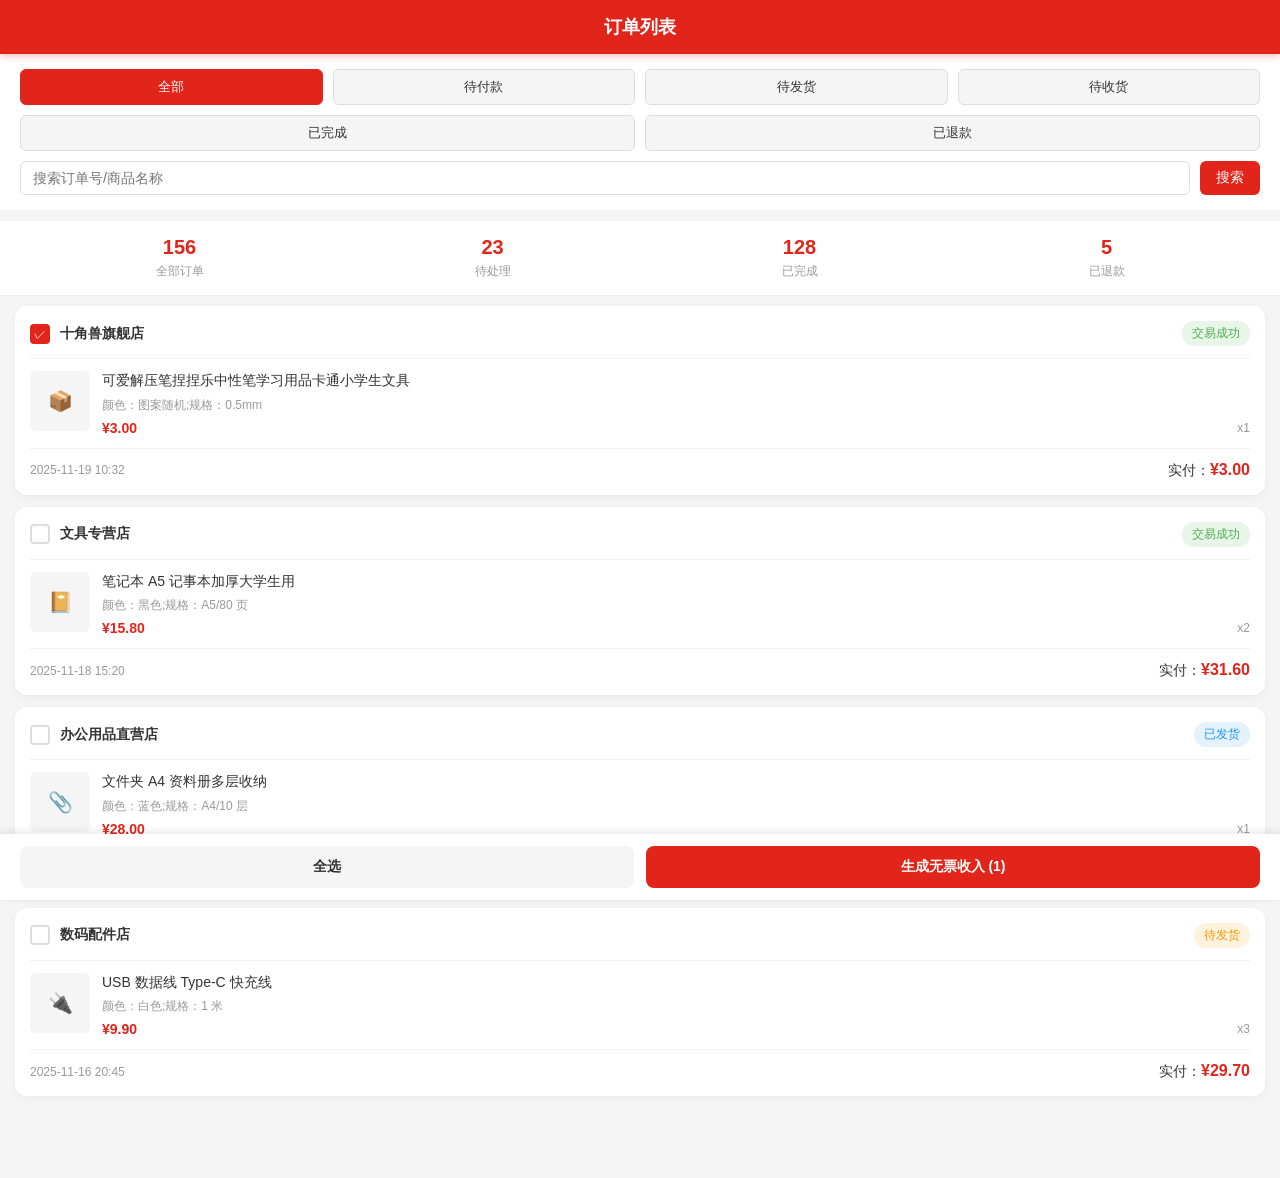
==== index.html @ 622e127a "Rename to index.html" ====
<!DOCTYPE html>
<html lang="zh-CN">
<head>
  <meta charset="UTF-8">
  <meta name="viewport" content="width=device-width, initial-scale=1.0, maximum-scale=1.0, user-scalable=no">
  <title>订单列表 - AI 会计师</title>
  <style>
    * {
      margin: 0;
      padding: 0;
      box-sizing: border-box;
    }
    
    body {
      font-family: -apple-system, BlinkMacSystemFont, "Segoe UI", Roboto, "Helvetica Neue", Arial, sans-serif;
      background: #f5f5f5;
      padding-bottom: 70px;
    }
    
    /* 顶部导航栏 */
    .header {
      background: #E1251B;
      color: white;
      padding: 15px 20px;
      position: sticky;
      top: 0;
      z-index: 100;
      box-shadow: 0 2px 8px rgba(225, 37, 27, 0.3);
    }
    
    .header h1 {
      font-size: 18px;
      font-weight: 600;
      text-align: center;
    }
    
    /* 筛选栏 */
    .filter-bar {
      background: white;
      padding: 15px 20px;
      margin-bottom: 10px;
      border-bottom: 1px solid #eee;
    }
    
    .filter-row {
      display: flex;
      gap: 10px;
      margin-bottom: 10px;
    }
    
    .filter-row:last-child {
      margin-bottom: 0;
    }
    
    .filter-btn {
      flex: 1;
      padding: 8px 12px;
      background: #f5f5f5;
      border: 1px solid #ddd;
      border-radius: 6px;
      font-size: 13px;
      color: #333;
      text-align: center;
    }
    
    .filter-btn.active {
      background: #E1251B;
      color: white;
      border-color: #E1251B;
    }
    
    .search-box {
      display: flex;
      gap: 10px;
    }
    
    .search-input {
      flex: 1;
      padding: 8px 12px;
      border: 1px solid #ddd;
      border-radius: 6px;
      font-size: 14px;
    }
    
    .search-btn {
      padding: 8px 16px;
      background: #E1251B;
      color: white;
      border: none;
      border-radius: 6px;
      font-size: 14px;
    }
    
    /* 统计栏 */
    .stats-bar {
      background: white;
      padding: 15px 20px;
      margin-bottom: 10px;
      display: flex;
      justify-content: space-around;
      border-bottom: 1px solid #eee;
    }
    
    .stat-item {
      text-align: center;
    }
    
    .stat-number {
      font-size: 20px;
      font-weight: bold;
      color: #E1251B;
    }
    
    .stat-label {
      font-size: 12px;
      color: #999;
      margin-top: 4px;
    }
    
    /* 订单列表 */
    .order-list {
      padding: 0 15px;
    }
    
    .order-card {
      background: white;
      border-radius: 12px;
      padding: 15px;
      margin-bottom: 12px;
      box-shadow: 0 2px 8px rgba(0, 0, 0, 0.05);
    }
    
    .order-header {
      display: flex;
      justify-content: space-between;
      align-items: center;
      margin-bottom: 12px;
      padding-bottom: 12px;
      border-bottom: 1px solid #f0f0f0;
    }
    
    .order-shop {
      font-size: 14px;
      font-weight: 600;
      color: #333;
    }
    
    .order-status {
      font-size: 12px;
      padding: 4px 10px;
      border-radius: 12px;
      font-weight: 500;
    }
    
    .status-paid {
      background: #fff3e0;
      color: #ff9800;
    }
    
    .status-shipped {
      background: #e3f2fd;
      color: #2196f3;
    }
    
    .status-completed {
      background: #e8f5e9;
      color: #4caf50;
    }
    
    .status-refunded {
      background: #ffebee;
      color: #f44336;
    }
    
    .order-products {
      margin-bottom: 12px;
    }
    
    .product-item {
      display: flex;
      gap: 12px;
      margin-bottom: 10px;
    }
    
    .product-item:last-child {
      margin-bottom: 0;
    }
    
    .product-image {
      width: 60px;
      height: 60px;
      background: #f5f5f5;
      border-radius: 6px;
      display: flex;
      align-items: center;
      justify-content: center;
      font-size: 20px;
    }
    
    .product-info {
      flex: 1;
    }
    
    .product-name {
      font-size: 14px;
      color: #333;
      margin-bottom: 6px;
      line-height: 1.4;
    }
    
    .product-spec {
      font-size: 12px;
      color: #999;
      margin-bottom: 6px;
    }
    
    .product-price-row {
      display: flex;
      justify-content: space-between;
      align-items: center;
    }
    
    .product-price {
      font-size: 14px;
      color: #E1251B;
      font-weight: 600;
    }
    
    .product-quantity {
      font-size: 12px;
      color: #999;
    }
    
    .order-footer {
      display: flex;
      justify-content: space-between;
      align-items: center;
      padding-top: 12px;
      border-top: 1px solid #f0f0f0;
    }
    
    .order-time {
      font-size: 12px;
      color: #999;
    }
    
    .order-total {
      font-size: 14px;
      color: #333;
    }
    
    .order-total strong {
      color: #E1251B;
      font-size: 16px;
    }
    
    /* 底部操作栏 */
    .bottom-bar {
      position: fixed;
      bottom: 0;
      left: 0;
      right: 0;
      background: white;
      padding: 12px 20px;
      box-shadow: 0 -2px 8px rgba(0, 0, 0, 0.1);
      display: flex;
      gap: 12px;
    }
    
    .action-btn {
      flex: 1;
      padding: 12px;
      border: none;
      border-radius: 8px;
      font-size: 14px;
      font-weight: 600;
    }
    
    .btn-secondary {
      background: #f5f5f5;
      color: #333;
    }
    
    .btn-primary {
      background: #E1251B;
      color: white;
    }
    
    /* 勾选框 */
    .checkbox {
      width: 20px;
      height: 20px;
      border: 2px solid #ddd;
      border-radius: 4px;
      margin-right: 10px;
      position: relative;
    }
    
    .checkbox.checked {
      background: #E1251B;
      border-color: #E1251B;
    }
    
    .checkbox.checked::after {
      content: '✓';
      position: absolute;
      top: 50%;
      left: 50%;
      transform: translate(-50%, -50%);
      color: white;
      font-size: 12px;
    }
    
    .order-card.selected .checkbox {
      background: #E1251B;
      border-color: #E1251B;
    }
  </style>
</head>
<body>
  <!-- 顶部导航栏 -->
  <div class="header">
    <h1>订单列表</h1>
  </div>
  
  <!-- 筛选栏 -->
  <div class="filter-bar">
    <div class="filter-row">
      <div class="filter-btn active">全部</div>
      <div class="filter-btn">待付款</div>
      <div class="filter-btn">待发货</div>
      <div class="filter-btn">待收货</div>
    </div>
    <div class="filter-row">
      <div class="filter-btn">已完成</div>
      <div class="filter-btn">已退款</div>
    </div>
    <div class="search-box">
      <input type="text" class="search-input" placeholder="搜索订单号/商品名称">
      <button class="search-btn">搜索</button>
    </div>
  </div>
  
  <!-- 统计栏 -->
  <div class="stats-bar">
    <div class="stat-item">
      <div class="stat-number">156</div>
      <div class="stat-label">全部订单</div>
    </div>
    <div class="stat-item">
      <div class="stat-number">23</div>
      <div class="stat-label">待处理</div>
    </div>
    <div class="stat-item">
      <div class="stat-number">128</div>
      <div class="stat-label">已完成</div>
    </div>
    <div class="stat-item">
      <div class="stat-number">5</div>
      <div class="stat-label">已退款</div>
    </div>
  </div>
  
  <!-- 订单列表 -->
  <div class="order-list">
    <!-- 订单卡片 1 -->
    <div class="order-card selected">
      <div class="order-header">
        <div style="display: flex; align-items: center;">
          <div class="checkbox checked"></div>
          <div class="order-shop">十角兽旗舰店</div>
        </div>
        <div class="order-status status-completed">交易成功</div>
      </div>
      
      <div class="order-products">
        <div class="product-item">
          <div class="product-image">📦</div>
          <div class="product-info">
            <div class="product-name">可爱解压笔捏捏乐中性笔学习用品卡通小学生文具</div>
            <div class="product-spec">颜色：图案随机;规格：0.5mm</div>
            <div class="product-price-row">
              <div class="product-price">¥3.00</div>
              <div class="product-quantity">x1</div>
            </div>
          </div>
        </div>
      </div>
      
      <div class="order-footer">
        <div class="order-time">2025-11-19 10:32</div>
        <div class="order-total">实付：<strong>¥3.00</strong></div>
      </div>
    </div>
    
    <!-- 订单卡片 2 -->
    <div class="order-card">
      <div class="order-header">
        <div style="display: flex; align-items: center;">
          <div class="checkbox"></div>
          <div class="order-shop">文具专营店</div>
        </div>
        <div class="order-status status-completed">交易成功</div>
      </div>
      
      <div class="order-products">
        <div class="product-item">
          <div class="product-image">📔</div>
          <div class="product-info">
            <div class="product-name">笔记本 A5 记事本加厚大学生用</div>
            <div class="product-spec">颜色：黑色;规格：A5/80 页</div>
            <div class="product-price-row">
              <div class="product-price">¥15.80</div>
              <div class="product-quantity">x2</div>
            </div>
          </div>
        </div>
      </div>
      
      <div class="order-footer">
        <div class="order-time">2025-11-18 15:20</div>
        <div class="order-total">实付：<strong>¥31.60</strong></div>
      </div>
    </div>
    
    <!-- 订单卡片 3 -->
    <div class="order-card">
      <div class="order-header">
        <div style="display: flex; align-items: center;">
          <div class="checkbox"></div>
          <div class="order-shop">办公用品直营店</div>
        </div>
        <div class="order-status status-shipped">已发货</div>
      </div>
      
      <div class="order-products">
        <div class="product-item">
          <div class="product-image">📎</div>
          <div class="product-info">
            <div class="product-name">文件夹 A4 资料册多层收纳</div>
            <div class="product-spec">颜色：蓝色;规格：A4/10 层</div>
            <div class="product-price-row">
              <div class="product-price">¥28.00</div>
              <div class="product-quantity">x1</div>
            </div>
          </div>
        </div>
      </div>
      
      <div class="order-footer">
        <div class="order-time">2025-11-17 09:15</div>
        <div class="order-total">实付：<strong>¥28.00</strong></div>
      </div>
    </div>
    
    <!-- 订单卡片 4 -->
    <div class="order-card">
      <div class="order-header">
        <div style="display: flex; align-items: center;">
          <div class="checkbox"></div>
          <div class="order-shop">数码配件店</div>
        </div>
        <div class="order-status status-paid">待发货</div>
      </div>
      
      <div class="order-products">
        <div class="product-item">
          <div class="product-image">🔌</div>
          <div class="product-info">
            <div class="product-name">USB 数据线 Type-C 快充线</div>
            <div class="product-spec">颜色：白色;规格：1 米</div>
            <div class="product-price-row">
              <div class="product-price">¥9.90</div>
              <div class="product-quantity">x3</div>
            </div>
          </div>
        </div>
      </div>
      
      <div class="order-footer">
        <div class="order-time">2025-11-16 20:45</div>
        <div class="order-total">实付：<strong>¥29.70</strong></div>
      </div>
    </div>
  </div>
  
  <!-- 底部操作栏 -->
  <div class="bottom-bar">
    <button class="action-btn btn-secondary" onclick="selectAll()">全选</button>
    <button class="action-btn btn-primary" onclick="generateIncome()">生成无票收入 (1)</button>
  </div>
  
  <script>
    // 全选功能
    function selectAll() {
      const cards = document.querySelectorAll('.order-card');
      const checkboxes = document.querySelectorAll('.checkbox');
      const allChecked = Array.from(checkboxes).every(cb => cb.classList.contains('checked'));
      
      cards.forEach((card, index) => {
        if (allChecked) {
          card.classList.remove('selected');
          checkboxes[index].classList.remove('checked');
        } else {
          card.classList.add('selected');
          checkboxes[index].classList.add('checked');
        }
      });
      
      updateCount();
    }
    
    // 生成无票收入
    function generateIncome() {
      const selectedCount = document.querySelectorAll('.order-card.selected').length;
      if (selectedCount === 0) {
        alert('请先选择订单');
        return;
      }
      alert(`已选择 ${selectedCount} 个订单，准备生成无票收入...`);
    }
    
    // 更新计数
    function updateCount() {
      const count = document.querySelectorAll('.order-card.selected').length;
      const btn = document.querySelector('.btn-primary');
      btn.textContent = `生成无票收入 (${count})`;
    }
    
    // 点击订单卡片勾选
    document.querySelectorAll('.order-card').forEach(card => {
      card.addEventListener('click', function(e) {
        if (!e.target.classList.contains('filter-btn') && 
            !e.target.classList.contains('search-btn')) {
          this.classList.toggle('selected');
          const checkbox = this.querySelector('.checkbox');
          checkbox.classList.toggle('checked');
          updateCount();
        }
      });
    });
  </script>
</body>
</html>
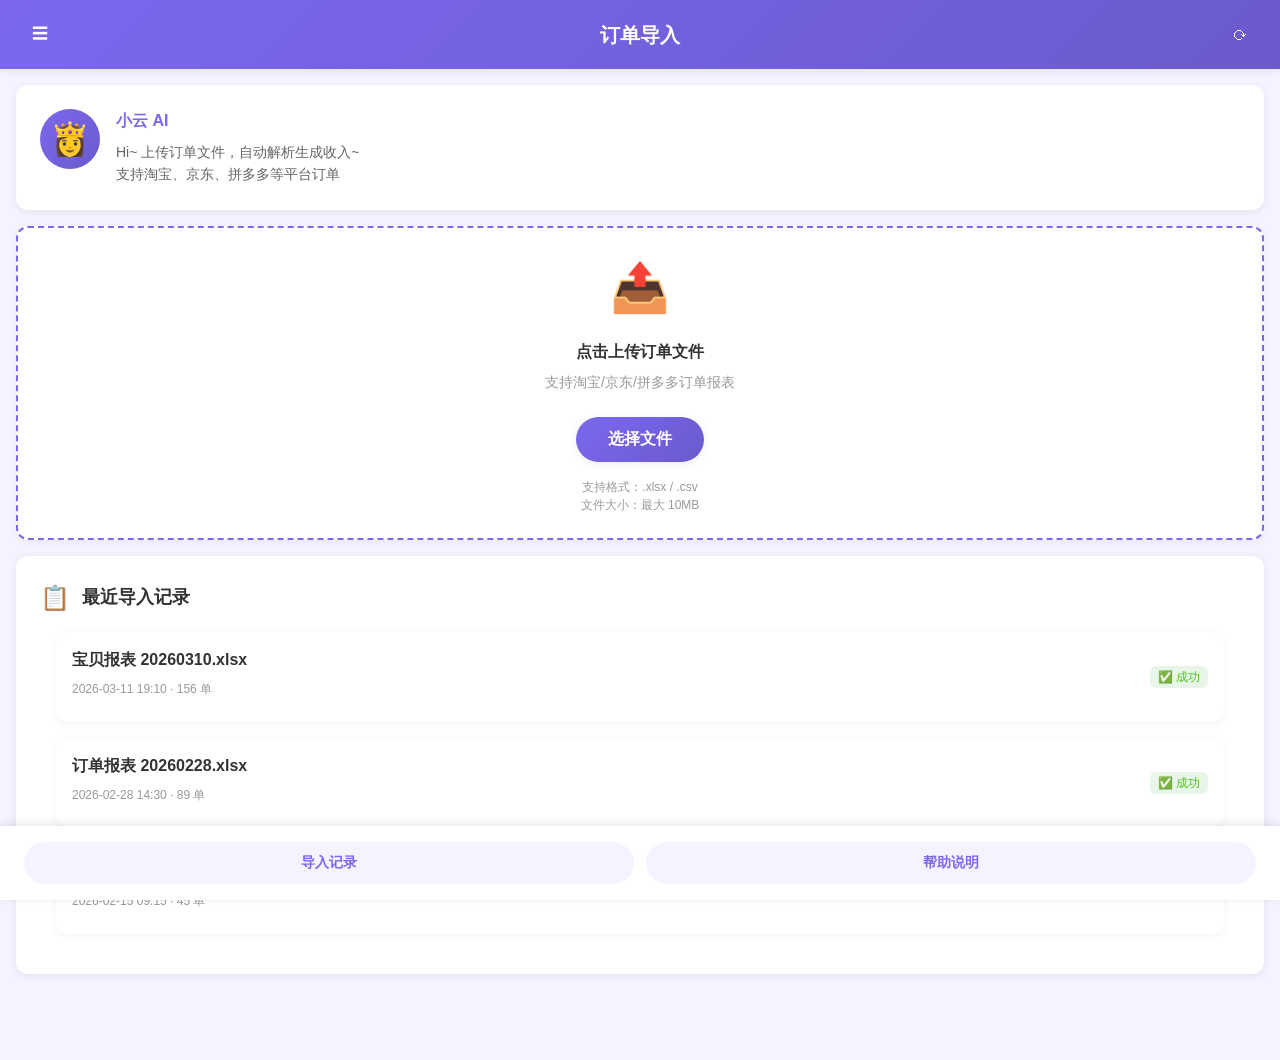
==== commit b397b73f: "按 AI 会计师设计规范重绘所有页面" ====
--- a/index.html
+++ b/index.html
@@ -2,543 +2,96 @@
 <html lang="zh-CN">
 <head>
   <meta charset="UTF-8">
-  <meta name="viewport" content="width=device-width, initial-scale=1.0, maximum-scale=1.0, user-scalable=no">
-  <title>订单列表 - AI 会计师</title>
-  <style>
-    * {
-      margin: 0;
-      padding: 0;
-      box-sizing: border-box;
-    }
-    
-    body {
-      font-family: -apple-system, BlinkMacSystemFont, "Segoe UI", Roboto, "Helvetica Neue", Arial, sans-serif;
-      background: #f5f5f5;
-      padding-bottom: 70px;
-    }
-    
-    /* 顶部导航栏 */
-    .header {
-      background: #E1251B;
-      color: white;
-      padding: 15px 20px;
-      position: sticky;
-      top: 0;
-      z-index: 100;
-      box-shadow: 0 2px 8px rgba(225, 37, 27, 0.3);
-    }
-    
-    .header h1 {
-      font-size: 18px;
-      font-weight: 600;
-      text-align: center;
-    }
-    
-    /* 筛选栏 */
-    .filter-bar {
-      background: white;
-      padding: 15px 20px;
-      margin-bottom: 10px;
-      border-bottom: 1px solid #eee;
-    }
-    
-    .filter-row {
-      display: flex;
-      gap: 10px;
-      margin-bottom: 10px;
-    }
-    
-    .filter-row:last-child {
-      margin-bottom: 0;
-    }
-    
-    .filter-btn {
-      flex: 1;
-      padding: 8px 12px;
-      background: #f5f5f5;
-      border: 1px solid #ddd;
-      border-radius: 6px;
-      font-size: 13px;
-      color: #333;
-      text-align: center;
-    }
-    
-    .filter-btn.active {
-      background: #E1251B;
-      color: white;
-      border-color: #E1251B;
-    }
-    
-    .search-box {
-      display: flex;
-      gap: 10px;
-    }
-    
-    .search-input {
-      flex: 1;
-      padding: 8px 12px;
-      border: 1px solid #ddd;
-      border-radius: 6px;
-      font-size: 14px;
-    }
-    
-    .search-btn {
-      padding: 8px 16px;
-      background: #E1251B;
-      color: white;
-      border: none;
-      border-radius: 6px;
-      font-size: 14px;
-    }
-    
-    /* 统计栏 */
-    .stats-bar {
-      background: white;
-      padding: 15px 20px;
-      margin-bottom: 10px;
-      display: flex;
-      justify-content: space-around;
-      border-bottom: 1px solid #eee;
-    }
-    
-    .stat-item {
-      text-align: center;
-    }
-    
-    .stat-number {
-      font-size: 20px;
-      font-weight: bold;
-      color: #E1251B;
-    }
-    
-    .stat-label {
-      font-size: 12px;
-      color: #999;
-      margin-top: 4px;
-    }
-    
-    /* 订单列表 */
-    .order-list {
-      padding: 0 15px;
-    }
-    
-    .order-card {
-      background: white;
-      border-radius: 12px;
-      padding: 15px;
-      margin-bottom: 12px;
-      box-shadow: 0 2px 8px rgba(0, 0, 0, 0.05);
-    }
-    
-    .order-header {
-      display: flex;
-      justify-content: space-between;
-      align-items: center;
-      margin-bottom: 12px;
-      padding-bottom: 12px;
-      border-bottom: 1px solid #f0f0f0;
-    }
-    
-    .order-shop {
-      font-size: 14px;
-      font-weight: 600;
-      color: #333;
-    }
-    
-    .order-status {
-      font-size: 12px;
-      padding: 4px 10px;
-      border-radius: 12px;
-      font-weight: 500;
-    }
-    
-    .status-paid {
-      background: #fff3e0;
-      color: #ff9800;
-    }
-    
-    .status-shipped {
-      background: #e3f2fd;
-      color: #2196f3;
-    }
-    
-    .status-completed {
-      background: #e8f5e9;
-      color: #4caf50;
-    }
-    
-    .status-refunded {
-      background: #ffebee;
-      color: #f44336;
-    }
-    
-    .order-products {
-      margin-bottom: 12px;
-    }
-    
-    .product-item {
-      display: flex;
-      gap: 12px;
-      margin-bottom: 10px;
-    }
-    
-    .product-item:last-child {
-      margin-bottom: 0;
-    }
-    
-    .product-image {
-      width: 60px;
-      height: 60px;
-      background: #f5f5f5;
-      border-radius: 6px;
-      display: flex;
-      align-items: center;
-      justify-content: center;
-      font-size: 20px;
-    }
-    
-    .product-info {
-      flex: 1;
-    }
-    
-    .product-name {
-      font-size: 14px;
-      color: #333;
-      margin-bottom: 6px;
-      line-height: 1.4;
-    }
-    
-    .product-spec {
-      font-size: 12px;
-      color: #999;
-      margin-bottom: 6px;
-    }
-    
-    .product-price-row {
-      display: flex;
-      justify-content: space-between;
-      align-items: center;
-    }
-    
-    .product-price {
-      font-size: 14px;
-      color: #E1251B;
-      font-weight: 600;
-    }
-    
-    .product-quantity {
-      font-size: 12px;
-      color: #999;
-    }
-    
-    .order-footer {
-      display: flex;
-      justify-content: space-between;
-      align-items: center;
-      padding-top: 12px;
-      border-top: 1px solid #f0f0f0;
-    }
-    
-    .order-time {
-      font-size: 12px;
-      color: #999;
-    }
-    
-    .order-total {
-      font-size: 14px;
-      color: #333;
-    }
-    
-    .order-total strong {
-      color: #E1251B;
-      font-size: 16px;
-    }
-    
-    /* 底部操作栏 */
-    .bottom-bar {
-      position: fixed;
-      bottom: 0;
-      left: 0;
-      right: 0;
-      background: white;
-      padding: 12px 20px;
-      box-shadow: 0 -2px 8px rgba(0, 0, 0, 0.1);
-      display: flex;
-      gap: 12px;
-    }
-    
-    .action-btn {
-      flex: 1;
-      padding: 12px;
-      border: none;
-      border-radius: 8px;
-      font-size: 14px;
-      font-weight: 600;
-    }
-    
-    .btn-secondary {
-      background: #f5f5f5;
-      color: #333;
-    }
-    
-    .btn-primary {
-      background: #E1251B;
-      color: white;
-    }
-    
-    /* 勾选框 */
-    .checkbox {
-      width: 20px;
-      height: 20px;
-      border: 2px solid #ddd;
-      border-radius: 4px;
-      margin-right: 10px;
-      position: relative;
-    }
-    
-    .checkbox.checked {
-      background: #E1251B;
-      border-color: #E1251B;
-    }
-    
-    .checkbox.checked::after {
-      content: '✓';
-      position: absolute;
-      top: 50%;
-      left: 50%;
-      transform: translate(-50%, -50%);
-      color: white;
-      font-size: 12px;
-    }
-    
-    .order-card.selected .checkbox {
-      background: #E1251B;
-      border-color: #E1251B;
-    }
-  </style>
+  <meta name="viewport" content="width=device-width, initial-scale=1.0">
+  <title>订单导入 - AI 会计师</title>
+  <link rel="stylesheet" href="css/ai-accountant.css">
 </head>
 <body>
   <!-- 顶部导航栏 -->
   <div class="header">
-    <h1>订单列表</h1>
-  </div>
-  
-  <!-- 筛选栏 -->
-  <div class="filter-bar">
-    <div class="filter-row">
-      <div class="filter-btn active">全部</div>
-      <div class="filter-btn">待付款</div>
-      <div class="filter-btn">待发货</div>
-      <div class="filter-btn">待收货</div>
-    </div>
-    <div class="filter-row">
-      <div class="filter-btn">已完成</div>
-      <div class="filter-btn">已退款</div>
-    </div>
-    <div class="search-box">
-      <input type="text" class="search-input" placeholder="搜索订单号/商品名称">
-      <button class="search-btn">搜索</button>
+    <div class="header-nav">
+      <button class="header-btn">☰</button>
+      <div class="header-title">订单导入</div>
+      <button class="header-btn">⟳</button>
     </div>
   </div>
   
-  <!-- 统计栏 -->
-  <div class="stats-bar">
-    <div class="stat-item">
-      <div class="stat-number">156</div>
-      <div class="stat-label">全部订单</div>
-    </div>
-    <div class="stat-item">
-      <div class="stat-number">23</div>
-      <div class="stat-label">待处理</div>
-    </div>
-    <div class="stat-item">
-      <div class="stat-number">128</div>
-      <div class="stat-label">已完成</div>
-    </div>
-    <div class="stat-item">
-      <div class="stat-number">5</div>
-      <div class="stat-label">已退款</div>
-    </div>
-  </div>
-  
-  <!-- 订单列表 -->
-  <div class="order-list">
-    <!-- 订单卡片 1 -->
-    <div class="order-card selected">
-      <div class="order-header">
-        <div style="display: flex; align-items: center;">
-          <div class="checkbox checked"></div>
-          <div class="order-shop">十角兽旗舰店</div>
-        </div>
-        <div class="order-status status-completed">交易成功</div>
-      </div>
-      
-      <div class="order-products">
-        <div class="product-item">
-          <div class="product-image">📦</div>
-          <div class="product-info">
-            <div class="product-name">可爱解压笔捏捏乐中性笔学习用品卡通小学生文具</div>
-            <div class="product-spec">颜色：图案随机;规格：0.5mm</div>
-            <div class="product-price-row">
-              <div class="product-price">¥3.00</div>
-              <div class="product-quantity">x1</div>
-            </div>
-          </div>
-        </div>
-      </div>
-      
-      <div class="order-footer">
-        <div class="order-time">2025-11-19 10:32</div>
-        <div class="order-total">实付：<strong>¥3.00</strong></div>
-      </div>
-    </div>
-    
-    <!-- 订单卡片 2 -->
-    <div class="order-card">
-      <div class="order-header">
-        <div style="display: flex; align-items: center;">
-          <div class="checkbox"></div>
-          <div class="order-shop">文具专营店</div>
-        </div>
-        <div class="order-status status-completed">交易成功</div>
-      </div>
-      
-      <div class="order-products">
-        <div class="product-item">
-          <div class="product-image">📔</div>
-          <div class="product-info">
-            <div class="product-name">笔记本 A5 记事本加厚大学生用</div>
-            <div class="product-spec">颜色：黑色;规格：A5/80 页</div>
-            <div class="product-price-row">
-              <div class="product-price">¥15.80</div>
-              <div class="product-quantity">x2</div>
-            </div>
-          </div>
-        </div>
-      </div>
-      
-      <div class="order-footer">
-        <div class="order-time">2025-11-18 15:20</div>
-        <div class="order-total">实付：<strong>¥31.60</strong></div>
-      </div>
-    </div>
-    
-    <!-- 订单卡片 3 -->
-    <div class="order-card">
-      <div class="order-header">
-        <div style="display: flex; align-items: center;">
-          <div class="checkbox"></div>
-          <div class="order-shop">办公用品直营店</div>
-        </div>
-        <div class="order-status status-shipped">已发货</div>
-      </div>
-      
-      <div class="order-products">
-        <div class="product-item">
-          <div class="product-image">📎</div>
-          <div class="product-info">
-            <div class="product-name">文件夹 A4 资料册多层收纳</div>
-            <div class="product-spec">颜色：蓝色;规格：A4/10 层</div>
-            <div class="product-price-row">
-              <div class="product-price">¥28.00</div>
-              <div class="product-quantity">x1</div>
-            </div>
-          </div>
-        </div>
-      </div>
-      
-      <div class="order-footer">
-        <div class="order-time">2025-11-17 09:15</div>
-        <div class="order-total">实付：<strong>¥28.00</strong></div>
-      </div>
-    </div>
-    
-    <!-- 订单卡片 4 -->
-    <div class="order-card">
-      <div class="order-header">
-        <div style="display: flex; align-items: center;">
-          <div class="checkbox"></div>
-          <div class="order-shop">数码配件店</div>
-        </div>
-        <div class="order-status status-paid">待发货</div>
-      </div>
-      
-      <div class="order-products">
-        <div class="product-item">
-          <div class="product-image">🔌</div>
-          <div class="product-info">
-            <div class="product-name">USB 数据线 Type-C 快充线</div>
-            <div class="product-spec">颜色：白色;规格：1 米</div>
-            <div class="product-price-row">
-              <div class="product-price">¥9.90</div>
-              <div class="product-quantity">x3</div>
-            </div>
-          </div>
-        </div>
-      </div>
-      
-      <div class="order-footer">
-        <div class="order-time">2025-11-16 20:45</div>
-        <div class="order-total">实付：<strong>¥29.70</strong></div>
+  <!-- AI 小云卡片 -->
+  <div class="ai-cloud-card">
+    <div class="ai-avatar">👸</div>
+    <div class="ai-content">
+      <div class="ai-name">小云 AI</div>
+      <div class="ai-message">
+        Hi~ 上传订单文件，自动解析生成收入~
+        <br>支持淘宝、京东、拼多多等平台订单
       </div>
     </div>
   </div>
   
-  <!-- 底部操作栏 -->
+  <!-- 上传区域 -->
+  <div class="upload-area">
+    <div class="upload-icon">📤</div>
+    <div class="upload-title">点击上传订单文件</div>
+    <div class="upload-desc">支持淘宝/京东/拼多多订单报表</div>
+    <button class="upload-btn" onclick="uploadFile()">选择文件</button>
+    <div class="upload-hint">
+      支持格式：.xlsx / .csv<br>
+      文件大小：最大 10MB
+    </div>
+  </div>
+  
+  <!-- 导入记录预览 -->
+  <div class="stats-card">
+    <div class="stats-header">
+      <span class="stats-icon">📋</span>
+      <span class="stats-title">最近导入记录</span>
+    </div>
+    
+    <div class="list-card">
+      <div class="list-info">
+        <div class="list-title">宝贝报表 20260310.xlsx</div>
+        <div class="list-desc">2026-03-11 19:10 · 156 单</div>
+      </div>
+      <div class="list-status list-status-success">✅ 成功</div>
+    </div>
+    
+    <div class="list-card">
+      <div class="list-info">
+        <div class="list-title">订单报表 20260228.xlsx</div>
+        <div class="list-desc">2026-02-28 14:30 · 89 单</div>
+      </div>
+      <div class="list-status list-status-success">✅ 成功</div>
+    </div>
+    
+    <div class="list-card">
+      <div class="list-info">
+        <div class="list-title">订单 20260215.csv</div>
+        <div class="list-desc">2026-02-15 09:15 · 45 单</div>
+      </div>
+      <div class="list-status list-status-error">❌ 失败</div>
+    </div>
+  </div>
+  
+  <!-- 底部固定操作栏 -->
   <div class="bottom-bar">
-    <button class="action-btn btn-secondary" onclick="selectAll()">全选</button>
-    <button class="action-btn btn-primary" onclick="generateIncome()">生成无票收入 (1)</button>
+    <button class="action-btn action-btn-secondary" onclick="viewRecords()">导入记录</button>
+    <button class="action-btn action-btn-secondary" onclick="viewHelp()">帮助说明</button>
   </div>
   
   <script>
-    // 全选功能
-    function selectAll() {
-      const cards = document.querySelectorAll('.order-card');
-      const checkboxes = document.querySelectorAll('.checkbox');
-      const allChecked = Array.from(checkboxes).every(cb => cb.classList.contains('checked'));
-      
-      cards.forEach((card, index) => {
-        if (allChecked) {
-          card.classList.remove('selected');
-          checkboxes[index].classList.remove('checked');
-        } else {
-          card.classList.add('selected');
-          checkboxes[index].classList.add('checked');
-        }
-      });
-      
-      updateCount();
+    function uploadFile() {
+      alert('打开文件选择器...');
+      // 实际实现：触发文件选择
+      // document.getElementById('fileInput').click();
     }
     
-    // 生成无票收入
-    function generateIncome() {
-      const selectedCount = document.querySelectorAll('.order-card.selected').length;
-      if (selectedCount === 0) {
-        alert('请先选择订单');
-        return;
-      }
-      alert(`已选择 ${selectedCount} 个订单，准备生成无票收入...`);
+    function viewRecords() {
+      window.location.href = 'import-records.html';
     }
     
-    // 更新计数
-    function updateCount() {
-      const count = document.querySelectorAll('.order-card.selected').length;
-      const btn = document.querySelector('.btn-primary');
-      btn.textContent = `生成无票收入 (${count})`;
+    function viewHelp() {
+      alert('帮助说明：\n\n1. 从电商平台导出订单报表\n2. 点击"选择文件"上传\n3. 系统自动解析订单数据\n4. 确认数据后生成收入');
     }
-    
-    // 点击订单卡片勾选
-    document.querySelectorAll('.order-card').forEach(card => {
-      card.addEventListener('click', function(e) {
-        if (!e.target.classList.contains('filter-btn') && 
-            !e.target.classList.contains('search-btn')) {
-          this.classList.toggle('selected');
-          const checkbox = this.querySelector('.checkbox');
-          checkbox.classList.toggle('checked');
-          updateCount();
-        }
-      });
-    });
   </script>
 </body>
 </html>
--- a/css/ai-accountant.css
+++ b/css/ai-accountant.css
@@ -0,0 +1,685 @@
+/* ====================================
+   AI 会计师 - 统一样式规范
+   基于十角兽 AI 会计师设计规范 v1.0
+   ==================================== */
+
+:root {
+  /* 品牌色 */
+  --primary-purple: #7B68EE;
+  --primary-purple-dark: #6A5ACD;
+  --primary-gradient: linear-gradient(135deg, #7B68EE 0%, #6A5ACD 100%);
+  --background-purple: #F5F3FF;
+  
+  /* 功能色 */
+  --success-green: #52C41A;
+  --warning-orange: #FA8C16;
+  --error-red: #F5222D;
+  --amount-blue: #1890FF;
+  
+  /* 中性色 */
+  --text-dark: #333333;
+  --text-medium: #666666;
+  --text-light: #999999;
+  --border-gray: #E8E8E8;
+  --white: #FFFFFF;
+  
+  /* 间距 */
+  --spacing-xs: 8px;
+  --spacing-sm: 12px;
+  --spacing-md: 16px;
+  --spacing-lg: 24px;
+  
+  /* 圆角 */
+  --radius-sm: 6px;
+  --radius-md: 8px;
+  --radius-lg: 12px;
+  --radius-xl: 28px;
+  
+  /* 阴影 */
+  --shadow-sm: 0 2px 8px rgba(0, 0, 0, 0.05);
+  --shadow-md: 0 2px 8px rgba(0, 0, 0, 0.08);
+  --shadow-lg: 0 4px 16px rgba(0, 0, 0, 0.12);
+}
+
+/* 重置样式 */
+* {
+  margin: 0;
+  padding: 0;
+  box-sizing: border-box;
+}
+
+body {
+  font-family: -apple-system, BlinkMacSystemFont, "Segoe UI", Roboto, "Helvetica Neue", Arial, sans-serif;
+  background: var(--background-purple);
+  color: var(--text-dark);
+  line-height: 1.5;
+  padding-bottom: 70px; /* 底部操作栏空间 */
+}
+
+/* 顶部导航栏 */
+.header {
+  background: var(--primary-gradient);
+  color: var(--white);
+  padding: var(--spacing-md) var(--spacing-lg);
+  position: sticky;
+  top: 0;
+  z-index: 100;
+  box-shadow: var(--shadow-md);
+}
+
+.header h1 {
+  font-size: 20px;
+  font-weight: 600;
+  text-align: center;
+}
+
+.header-nav {
+  display: flex;
+  justify-content: space-between;
+  align-items: center;
+}
+
+.header-title {
+  flex: 1;
+  text-align: center;
+  font-size: 20px;
+  font-weight: 600;
+}
+
+.header-btn {
+  background: none;
+  border: none;
+  color: var(--white);
+  font-size: 16px;
+  cursor: pointer;
+  padding: var(--spacing-xs);
+}
+
+/* AI 小云卡片 */
+.ai-cloud-card {
+  background: var(--white);
+  border-radius: var(--radius-lg);
+  padding: var(--spacing-lg);
+  margin: var(--spacing-md);
+  box-shadow: var(--shadow-md);
+  display: flex;
+  gap: var(--spacing-md);
+  align-items: flex-start;
+}
+
+.ai-avatar {
+  width: 60px;
+  height: 60px;
+  background: var(--primary-gradient);
+  border-radius: 50%;
+  display: flex;
+  align-items: center;
+  justify-content: center;
+  font-size: 32px;
+  flex-shrink: 0;
+}
+
+.ai-content {
+  flex: 1;
+}
+
+.ai-name {
+  font-size: 16px;
+  font-weight: 600;
+  color: var(--primary-purple);
+  margin-bottom: var(--spacing-xs);
+}
+
+.ai-message {
+  font-size: 14px;
+  color: var(--text-medium);
+  line-height: 1.6;
+}
+
+/* 上传区域 */
+.upload-area {
+  background: var(--white);
+  border: 2px dashed var(--primary-purple);
+  border-radius: var(--radius-lg);
+  padding: var(--spacing-lg) var(--spacing-lg);
+  margin: var(--spacing-md);
+  text-align: center;
+  box-shadow: var(--shadow-sm);
+}
+
+.upload-icon {
+  font-size: 48px;
+  margin-bottom: var(--spacing-md);
+}
+
+.upload-title {
+  font-size: 16px;
+  font-weight: 600;
+  color: var(--text-dark);
+  margin-bottom: var(--spacing-xs);
+}
+
+.upload-desc {
+  font-size: 14px;
+  color: var(--text-light);
+  margin-bottom: var(--spacing-lg);
+}
+
+.upload-btn {
+  background: var(--primary-gradient);
+  color: var(--white);
+  border: none;
+  padding: 12px 32px;
+  border-radius: var(--radius-xl);
+  font-size: 16px;
+  font-weight: 600;
+  cursor: pointer;
+  box-shadow: var(--shadow-md);
+}
+
+.upload-hint {
+  font-size: 12px;
+  color: var(--text-light);
+  margin-top: var(--spacing-md);
+}
+
+/* 进度条 */
+.progress-card {
+  background: var(--white);
+  border-radius: var(--radius-lg);
+  padding: var(--spacing-lg);
+  margin: var(--spacing-md);
+  box-shadow: var(--shadow-md);
+  text-align: center;
+}
+
+.progress-icon {
+  font-size: 48px;
+  margin-bottom: var(--spacing-md);
+  animation: pulse 1.5s ease-in-out infinite;
+}
+
+@keyframes pulse {
+  0%, 100% { opacity: 1; }
+  50% { opacity: 0.5; }
+}
+
+.progress-title {
+  font-size: 18px;
+  font-weight: 600;
+  color: var(--text-dark);
+  margin-bottom: var(--spacing-md);
+}
+
+.progress-info {
+  background: var(--background-purple);
+  border-radius: var(--radius-md);
+  padding: var(--spacing-md);
+  margin-bottom: var(--spacing-md);
+}
+
+.progress-item {
+  display: flex;
+  justify-content: space-between;
+  margin-bottom: var(--spacing-xs);
+  font-size: 14px;
+}
+
+.progress-item:last-child {
+  margin-bottom: 0;
+}
+
+.progress-bar {
+  background: var(--border-gray);
+  border-radius: var(--radius-xl);
+  height: 8px;
+  overflow: hidden;
+  margin-bottom: var(--spacing-md);
+}
+
+.progress-fill {
+  background: var(--primary-gradient);
+  height: 100%;
+  border-radius: var(--radius-xl);
+  transition: width 0.3s ease;
+}
+
+.progress-time {
+  font-size: 14px;
+  color: var(--text-light);
+  margin-bottom: var(--spacing-lg);
+}
+
+.progress-tips {
+  text-align: left;
+  background: var(--background-purple);
+  border-radius: var(--radius-md);
+  padding: var(--spacing-md);
+}
+
+.progress-tips-title {
+  font-size: 14px;
+  font-weight: 600;
+  color: var(--primary-purple);
+  margin-bottom: var(--spacing-xs);
+}
+
+.progress-tips-list {
+  font-size: 12px;
+  color: var(--text-medium);
+  list-style: none;
+}
+
+.progress-tips-list li {
+  margin-bottom: var(--spacing-xs);
+}
+
+.progress-tips-list li::before {
+  content: "• ";
+  color: var(--primary-purple);
+}
+
+/* 数据概览卡片 */
+.stats-card {
+  background: var(--white);
+  border-radius: var(--radius-lg);
+  padding: var(--spacing-lg);
+  margin: var(--spacing-md);
+  box-shadow: var(--shadow-md);
+}
+
+.stats-header {
+  display: flex;
+  align-items: center;
+  margin-bottom: var(--spacing-md);
+}
+
+.stats-icon {
+  font-size: 24px;
+  margin-right: var(--spacing-sm);
+}
+
+.stats-title {
+  font-size: 18px;
+  font-weight: 600;
+  color: var(--text-dark);
+}
+
+.stats-grid {
+  display: grid;
+  grid-template-columns: repeat(2, 1fr);
+  gap: var(--spacing-md);
+}
+
+.stat-item {
+  text-align: center;
+  padding: var(--spacing-md);
+  background: var(--background-purple);
+  border-radius: var(--radius-md);
+}
+
+.stat-value {
+  font-size: 24px;
+  font-weight: bold;
+  color: var(--primary-purple);
+  margin-bottom: var(--spacing-xs);
+}
+
+.stat-label {
+  font-size: 12px;
+  color: var(--text-light);
+}
+
+/* 警告提示 */
+.warning-card {
+  background: var(--white);
+  border-left: 4px solid var(--warning-orange);
+  border-radius: var(--radius-md);
+  padding: var(--spacing-md);
+  margin: var(--spacing-md);
+  box-shadow: var(--shadow-sm);
+}
+
+.warning-title {
+  display: flex;
+  align-items: center;
+  font-size: 14px;
+  font-weight: 600;
+  color: var(--warning-orange);
+  margin-bottom: var(--spacing-sm);
+}
+
+.warning-title::before {
+  content: "⚠️";
+  margin-right: var(--spacing-xs);
+}
+
+.warning-list {
+  font-size: 12px;
+  color: var(--text-medium);
+  list-style: none;
+}
+
+.warning-list li {
+  margin-bottom: var(--spacing-xs);
+  padding-left: var(--spacing-sm);
+  position: relative;
+}
+
+.warning-list li::before {
+  content: "•";
+  color: var(--warning-orange);
+  position: absolute;
+  left: 0;
+}
+
+.warning-actions {
+  display: flex;
+  gap: var(--spacing-sm);
+  margin-top: var(--spacing-md);
+}
+
+.warning-btn {
+  flex: 1;
+  padding: var(--spacing-xs) var(--spacing-md);
+  border-radius: var(--radius-sm);
+  font-size: 12px;
+  font-weight: 600;
+  cursor: pointer;
+  border: none;
+}
+
+.warning-btn-view {
+  background: var(--background-purple);
+  color: var(--primary-purple);
+}
+
+.warning-btn-ignore {
+  background: var(--primary-gradient);
+  color: var(--white);
+}
+
+/* 成功页面 */
+.success-card {
+  background: var(--white);
+  border-radius: var(--radius-lg);
+  padding: var(--spacing-lg);
+  margin: var(--spacing-md);
+  box-shadow: var(--shadow-md);
+  text-align: center;
+}
+
+.success-icon {
+  font-size: 64px;
+  margin-bottom: var(--spacing-md);
+}
+
+.success-title {
+  font-size: 24px;
+  font-weight: 600;
+  color: var(--text-dark);
+  margin-bottom: var(--spacing-lg);
+}
+
+.success-info {
+  background: var(--background-purple);
+  border-radius: var(--radius-md);
+  padding: var(--spacing-md);
+  margin-bottom: var(--spacing-lg);
+}
+
+.success-item {
+  display: flex;
+  justify-content: space-between;
+  margin-bottom: var(--spacing-xs);
+  font-size: 14px;
+}
+
+.success-item:last-child {
+  margin-bottom: 0;
+}
+
+.success-tips {
+  text-align: left;
+  margin-bottom: var(--spacing-lg);
+}
+
+.success-tips-title {
+  font-size: 14px;
+  font-weight: 600;
+  color: var(--primary-purple);
+  margin-bottom: var(--spacing-sm);
+}
+
+.success-tips-list {
+  font-size: 12px;
+  color: var(--text-medium);
+  list-style: none;
+}
+
+.success-tips-list li {
+  margin-bottom: var(--spacing-xs);
+}
+
+.success-tips-list li::before {
+  content: "💡 ";
+}
+
+/* 底部按钮组 */
+.bottom-actions {
+  display: flex;
+  gap: var(--spacing-sm);
+  margin-top: var(--spacing-lg);
+}
+
+.action-btn {
+  flex: 1;
+  padding: 12px var(--spacing-md);
+  border-radius: var(--radius-xl);
+  font-size: 14px;
+  font-weight: 600;
+  cursor: pointer;
+  border: none;
+}
+
+.action-btn-primary {
+  background: var(--primary-gradient);
+  color: var(--white);
+  box-shadow: var(--shadow-md);
+}
+
+.action-btn-secondary {
+  background: var(--white);
+  color: var(--primary-purple);
+  border: 1px solid var(--primary-purple);
+}
+
+/* 底部固定操作栏 */
+.bottom-bar {
+  position: fixed;
+  bottom: 0;
+  left: 0;
+  right: 0;
+  background: var(--white);
+  padding: var(--spacing-md) var(--spacing-lg);
+  box-shadow: 0 -2px 8px rgba(0, 0, 0, 0.1);
+  display: flex;
+  gap: var(--spacing-sm);
+}
+
+.bottom-bar .action-btn {
+  flex: 1;
+  padding: 12px var(--spacing-md);
+  border-radius: var(--radius-xl);
+  font-size: 14px;
+  font-weight: 600;
+  cursor: pointer;
+  border: none;
+}
+
+.bottom-bar .action-btn-primary {
+  background: var(--primary-gradient);
+  color: var(--white);
+  box-shadow: var(--shadow-md);
+}
+
+.bottom-bar .action-btn-secondary {
+  background: var(--background-purple);
+  color: var(--primary-purple);
+}
+
+/* 订单卡片 */
+.order-card {
+  background: var(--white);
+  border-radius: var(--radius-lg);
+  padding: var(--spacing-md);
+  margin: 0 var(--spacing-md) var(--spacing-md);
+  box-shadow: var(--shadow-sm);
+}
+
+.order-header {
+  display: flex;
+  justify-content: space-between;
+  align-items: center;
+  padding-bottom: var(--spacing-sm);
+  border-bottom: 1px solid var(--border-gray);
+  margin-bottom: var(--spacing-sm);
+}
+
+.order-shop {
+  font-size: 14px;
+  font-weight: 600;
+  color: var(--text-dark);
+}
+
+.order-status {
+  font-size: 12px;
+  padding: 4px 10px;
+  border-radius: var(--radius-xl);
+  font-weight: 500;
+}
+
+.order-status-completed {
+  background: #E8F5E9;
+  color: var(--success-green);
+}
+
+.order-status-shipped {
+  background: #E3F2FD;
+  color: var(--amount-blue);
+}
+
+.order-status-paid {
+  background: #FFF3E0;
+  color: var(--warning-orange);
+}
+
+/* 列表项 */
+.list-card {
+  background: var(--white);
+  border-radius: var(--radius-lg);
+  padding: var(--spacing-md);
+  margin: 0 var(--spacing-md) var(--spacing-md);
+  box-shadow: var(--shadow-sm);
+  display: flex;
+  justify-content: space-between;
+  align-items: center;
+}
+
+.list-info {
+  flex: 1;
+}
+
+.list-title {
+  font-size: 16px;
+  font-weight: 600;
+  color: var(--text-dark);
+  margin-bottom: var(--spacing-xs);
+}
+
+.list-desc {
+  font-size: 12px;
+  color: var(--text-light);
+  margin-bottom: var(--spacing-xs);
+}
+
+.list-meta {
+  display: flex;
+  gap: var(--spacing-md);
+  font-size: 12px;
+  color: var(--text-light);
+}
+
+.list-status {
+  font-size: 12px;
+  font-weight: 500;
+  padding: 2px 8px;
+  border-radius: var(--radius-sm);
+}
+
+.list-status-success {
+  background: #E8F5E9;
+  color: var(--success-green);
+}
+
+.list-status-error {
+  background: #FFEBEE;
+  color: var(--error-red);
+}
+
+/* 搜索框 */
+.search-box {
+  margin: var(--spacing-md);
+  display: flex;
+  gap: var(--spacing-sm);
+}
+
+.search-input {
+  flex: 1;
+  padding: var(--spacing-sm) var(--spacing-md);
+  border: 1px solid var(--border-gray);
+  border-radius: var(--radius-md);
+  font-size: 14px;
+  background: var(--white);
+}
+
+.search-input:focus {
+  outline: none;
+  border-color: var(--primary-purple);
+}
+
+.search-btn {
+  padding: var(--spacing-sm) var(--spacing-md);
+  background: var(--primary-gradient);
+  color: var(--white);
+  border: none;
+  border-radius: var(--radius-md);
+  font-size: 14px;
+  font-weight: 600;
+  cursor: pointer;
+}
+
+/* 空状态 */
+.empty-state {
+  text-align: center;
+  padding: var(--spacing-lg) * 2;
+}
+
+.empty-icon {
+  font-size: 64px;
+  margin-bottom: var(--spacing-md);
+  opacity: 0.5;
+}
+
+.empty-title {
+  font-size: 18px;
+  font-weight: 600;
+  color: var(--text-medium);
+  margin-bottom: var(--spacing-sm);
+}
+
+.empty-desc {
+  font-size: 14px;
+  color: var(--text-light);
+  margin-bottom: var(--spacing-lg);
+}
